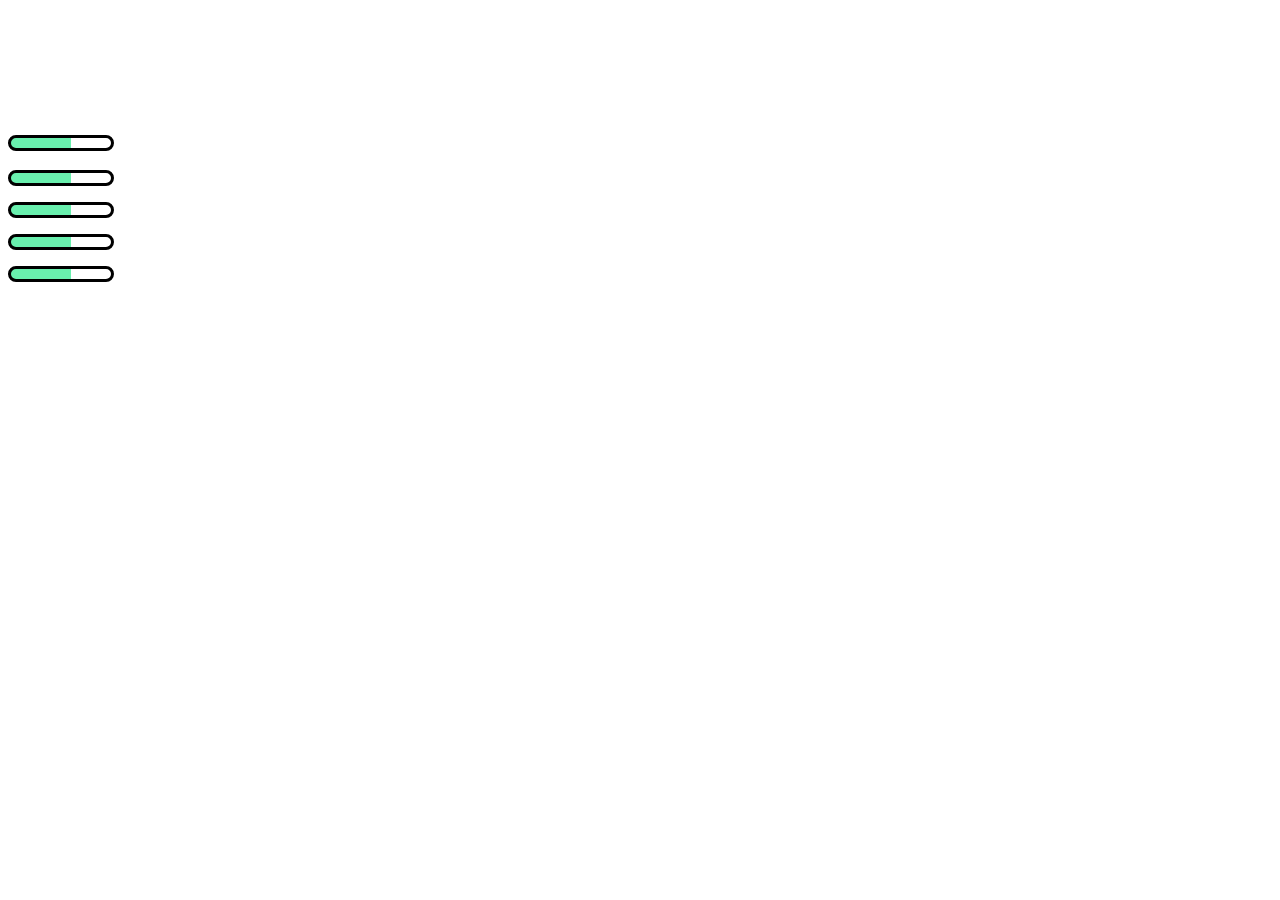
==== index.html @ 64f422a4 "cv:project started, add structure" ====
<!DOCTYPE html>
<html lang="en">

<head>
  <meta charset="UTF-8">
  <meta name="viewport" content="width=device-width, initial-scale=1.0">
  <link rel="stylesheet" href="style.css">
  <title>CV</title>
</head>

<body>
  <div class="wrapper">
    <aside class="aside">
      <div class="aside__image">
        <img src="" alt="" class="aside__mainimg">
      </div>
      <div class="aside__contacts contacts">
        <div class="aside__title">
          <h3></h3>
        </div>
        <div class="contacts__phone">
          <img src="" alt="">
          <a href=""></a>
        </div>
        <div class="contacts__mail">
          <img src="" alt="">
          <a href=""></a>
        </div>
        <div class="contacts__telegramm">
          <img src="" alt="">
          <a href=""></a>
        </div>
        <div class="contacts__github">
          <img src="" alt="">
          <a href=""></a>
        </div>
      </div>
      <div class="aside__languages language">
        <div class="aside__title">
          <h3></h3>
        </div>
        <p class="language__name"></p>
        <div class="language__level level">
          <div class="level__label level__label_lang"></div>
          <div class="level__description"></div>
        </div>
      </div>
      <div class="aside__skills language">
        <div class="aside__title">
          <h3></h3>
        </div>
        <p class="language__name"></p>
        <div class="language__level level">
          <div class="level__label level__label_lang"></div>
          <div class="level__description"></div>
        </div>

        <p class="language__name"></p>
        <div class="language__level level">
          <div class="level__label level__label_lang"></div>
          <div class="level__description"></div>
        </div>

        <p class="language__name"></p>
        <div class="language__level level">
          <div class="level__label level__label_lang"></div>
          <div class="level__description"></div>
        </div>

        <p class="language__name"></p>
        <div class="language__level level">
          <div class="level__label level__label_lang"></div>
          <div class="level__description"></div>
        </div>
      </div>

      <div class="aside__common">
        <p></p>
        <p></p>
        <p></p>
      </div>

      <div class="aside__characteristics">

      </div>

      <div class="aside__hobbies">
        
      </div>

    </aside>
    <main class="main">
      <div class="main__title"></div>
      <div class="main__occupation"></div>
      <div class="main__address">
        <p></p>
        <p></p>
      </div>

      <div class="main__education education">
        <div class="education__title title">
          <div class="title__descr"></div>
          <div class="title__line"></div>
          <div class="title__image">
            <img src="" alt="">
          </div>
        </div>
        <div class="education__info">
          <div class="education__date"></div>
          <div class="education__description"></div>
        </div>
        <div class="education__info">
          <div class="education__date"></div>
          <div class="education__description"></div>
        </div>


        <div class="education__title title">
          <div class="title__descr"></div>
          <div class="title__line"></div>
          <div class="title__image">
            <img src="" alt="">
          </div>
        </div>
        <div class="education__info">
          <div class="education__date"></div>
          <div class="education__description"></div>
        </div>
        <div class="education__info">
          <div class="education__date"></div>
          <div class="education__description"></div>
        </div>
      </div>

      <div class="main__about aboutme">
        <div class="title">
          <div class="title__descr"></div>
          <div class="title__line"></div>
          <div class="title__image">
            <img src="" alt="">
          </div>
        </div>
        <div class="aboutme__description">

        </div>
      </div>

    </main>
  </div>
</body>

</html>
---- style.css ----
.level__label {
  width: 100px;
  height: 10px;
  border: 3px solid black;
  border-radius: 8px;
  background: linear-gradient(90deg, #69f0ae 60%, transparent 50%);
}
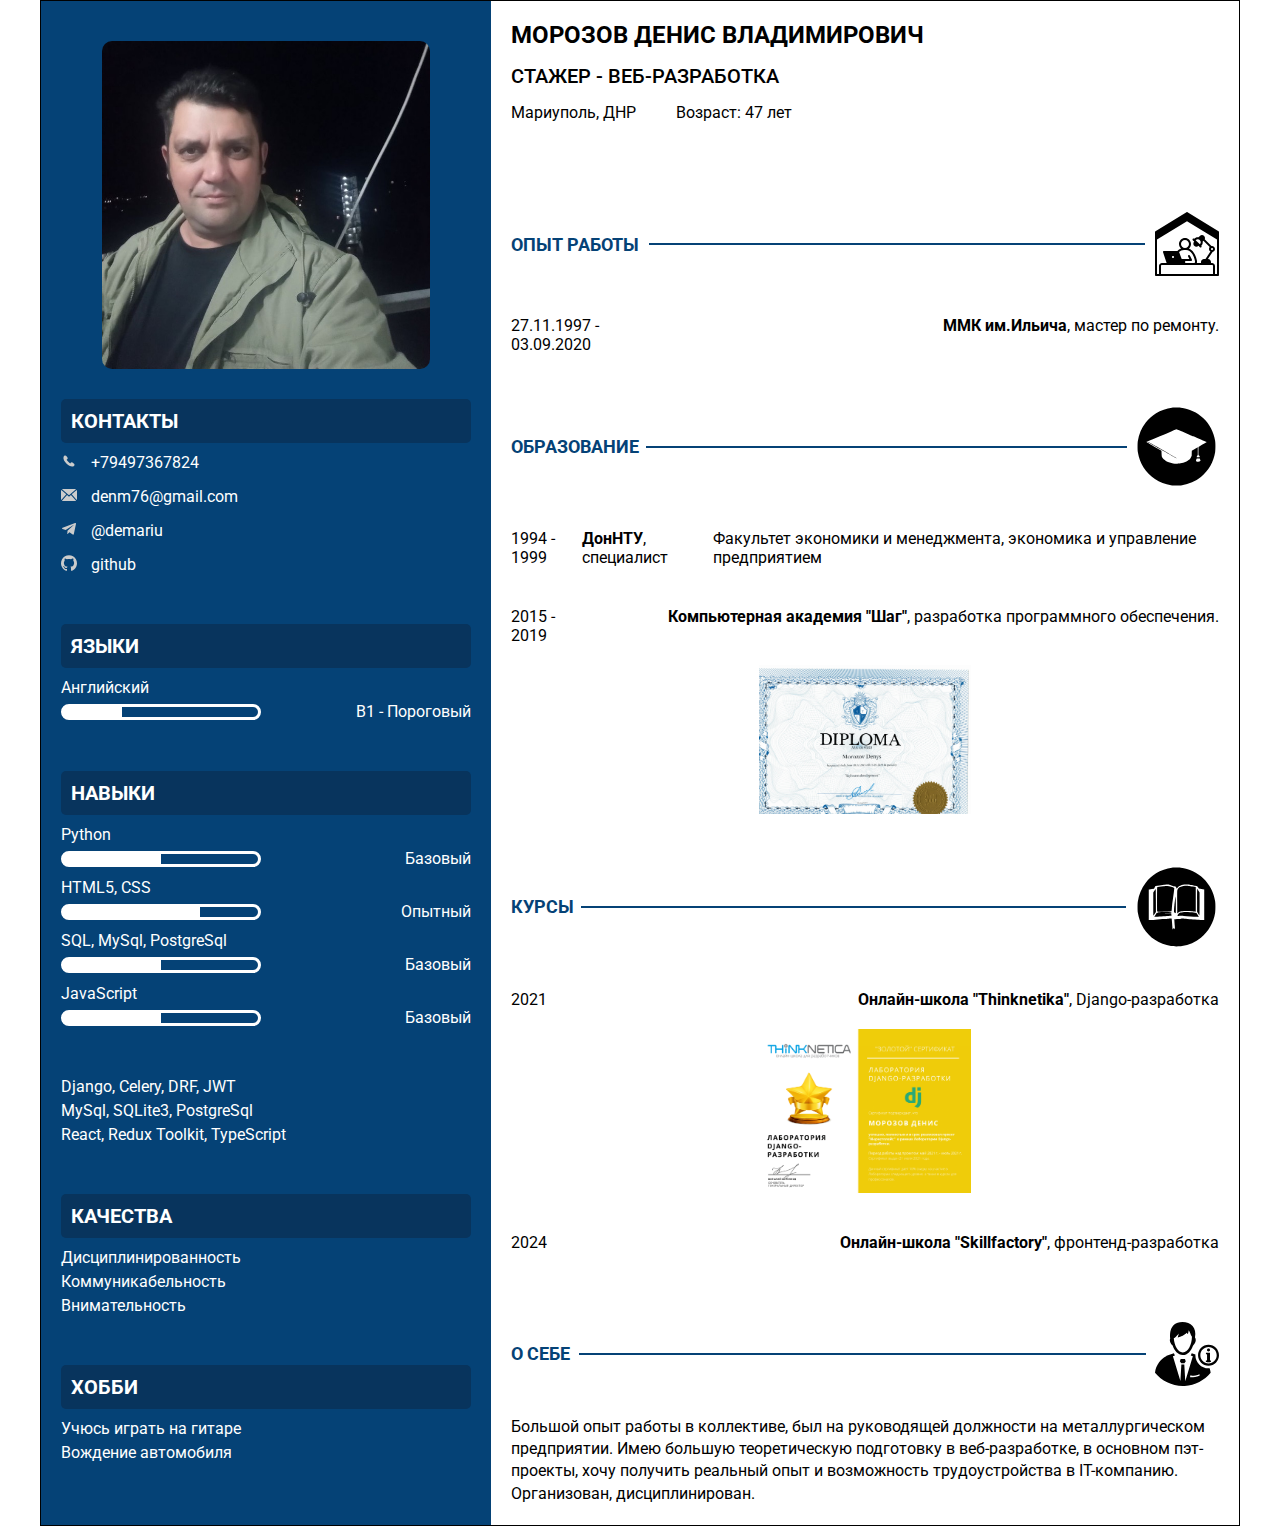
==== commit d0a300f6: "cv:project completed" ====
--- a/index.html
+++ b/index.html
@@ -4,6 +4,11 @@
 <head>
   <meta charset="UTF-8">
   <meta name="viewport" content="width=device-width, initial-scale=1.0">
+  <link rel="preconnect" href="https://fonts.googleapis.com">
+  <link rel="preconnect" href="https://fonts.gstatic.com" crossorigin>
+  <link
+    href="https://fonts.googleapis.com/css2?family=Roboto:ital,wght@0,100;0,300;0,400;0,500;0,700;0,900;1,100;1,300;1,400;1,500;1,700;1,900&display=swap"
+    rel="stylesheet">
   <link rel="stylesheet" href="style.css">
   <title>CV</title>
 </head>
@@ -12,136 +17,176 @@
   <div class="wrapper">
     <aside class="aside">
       <div class="aside__image">
-        <img src="" alt="" class="aside__mainimg">
+        <img src="images/me.jpg" alt="me" class="aside__mainimg">
       </div>
       <div class="aside__contacts contacts">
         <div class="aside__title">
-          <h3></h3>
+          <h3>Контакты</h3>
         </div>
-        <div class="contacts__phone">
-          <img src="" alt="">
-          <a href=""></a>
+        <div class="contacts__type">
+          <img src="images/icons/phone.svg" alt="phone">
+          <a href="tel:+79497367824" target="_blank">+79497367824</a>
         </div>
-        <div class="contacts__mail">
-          <img src="" alt="">
-          <a href=""></a>
+        <div class="contacts__type">
+          <img src="images/icons/mail.svg" alt="mail">
+          <a href="mailto:denm76@gmail.com" target="_blank">denm76@gmail.com</a>
         </div>
-        <div class="contacts__telegramm">
-          <img src="" alt="">
-          <a href=""></a>
+        <div class="contacts__type">
+          <img src="images/icons/telegram.svg" alt="telegram">
+          <a href="https://t.me/demariu" target="_blank">@demariu</a>
         </div>
-        <div class="contacts__github">
-          <img src="" alt="">
-          <a href=""></a>
+        <div class="contacts__type">
+          <img src="images/icons/github.svg" alt="github">
+          <a href="https://github.com/denm76" target="_blank">github</a>
         </div>
       </div>
       <div class="aside__languages language">
         <div class="aside__title">
-          <h3></h3>
+          <h3>Языки</h3>
         </div>
-        <p class="language__name"></p>
+        <p class="language__name">Английский</p>
         <div class="language__level level">
-          <div class="level__label level__label_lang"></div>
-          <div class="level__description"></div>
+          <div class="level__label level__label_base"></div>
+          <div class="level__description">В1 - Пороговый</div>
         </div>
       </div>
       <div class="aside__skills language">
         <div class="aside__title">
-          <h3></h3>
+          <h3>Навыки</h3>
         </div>
-        <p class="language__name"></p>
+        <p class="language__name">Python</p>
         <div class="language__level level">
           <div class="level__label level__label_lang"></div>
-          <div class="level__description"></div>
+          <div class="level__description">Базовый</div>
         </div>
 
-        <p class="language__name"></p>
+        <p class="language__name">HTML5, CSS</p>
+        <div class="language__level level">
+          <div class="level__label level__label_html"></div>
+          <div class="level__description">Опытный</div>
+        </div>
+
+        <p class="language__name">SQL, MySql, PostgreSql</p>
         <div class="language__level level">
           <div class="level__label level__label_lang"></div>
-          <div class="level__description"></div>
+          <div class="level__description">Базовый</div>
         </div>
 
-        <p class="language__name"></p>
+        <p class="language__name">JavaScript</p>
         <div class="language__level level">
           <div class="level__label level__label_lang"></div>
-          <div class="level__description"></div>
-        </div>
-
-        <p class="language__name"></p>
-        <div class="language__level level">
-          <div class="level__label level__label_lang"></div>
-          <div class="level__description"></div>
+          <div class="level__description">Базовый</div>
         </div>
       </div>
 
       <div class="aside__common">
-        <p></p>
-        <p></p>
-        <p></p>
+        <p>Django, Celery, DRF, JWT</p>
+        <p>MySql, SQLite3, PostgreSql</p>
+        <p>React, Redux Toolkit, TypeScript</p>
       </div>
 
       <div class="aside__characteristics">
-
+        <div class="aside__title">
+          <h3>Качества</h3>
+        </div>
+        <p>Дисциплинированность</p>
+        <p>Коммуникабельность</p>
+        <p>Внимательность</p>
       </div>
 
       <div class="aside__hobbies">
-        
+        <div class="aside__title">
+          <h3>Хобби</h3>
+        </div>
+        <p>Учюсь играть на гитаре</p>
+        <p>Вождение автомобиля</p>
       </div>
 
     </aside>
     <main class="main">
-      <div class="main__title"></div>
-      <div class="main__occupation"></div>
+      <div class="main__title">Морозов Денис Владимирович</div>
+      <div class="main__occupation">Стажер - Веб-разработка</div>
       <div class="main__address">
-        <p></p>
-        <p></p>
+        <p class="main__address_city">Мариуполь, ДНР</p>
+        <p>Возраст: 47 лет</p>
       </div>
 
       <div class="main__education education">
         <div class="education__title title">
-          <div class="title__descr"></div>
-          <div class="title__line"></div>
+          <div class="title__descr">Опыт работы</div>
+          <div class="title__line title__line_job"></div>
           <div class="title__image">
-            <img src="" alt="">
+            <img src="images/icons/job.svg" alt="Работа">
           </div>
         </div>
         <div class="education__info">
-          <div class="education__date"></div>
-          <div class="education__description"></div>
+          <div class="education__date">27.11.1997 -<br> 03.09.2020</div>
+          <div class="education__description"><b>ММК им.Ильича</b>, мастер по ремонту.
+          </div>
+        </div>
+
+
+
+        <div class="education__title title">
+          <div class="title__descr">Образование</div>
+          <div class="title__line title__line_edu"></div>
+          <div class="title__image">
+            <img src="images/icons/edu.svg" alt="Образование">
+          </div>
         </div>
         <div class="education__info">
-          <div class="education__date"></div>
-          <div class="education__description"></div>
+          <div class="education__date">1994 - 1999</div>
+          <div class="education__description"><b>ДонНТУ</b>, специалист</div>
+          <div class="education__faculty">Факультет экономики и менеджмента,
+            экономика и управление предприятием</div>
+        </div>
+        <div class="education__info">
+          <div class="education__date">2015 -<br> 2019</div>
+          <div class="education__description"><b>Компьютерная академия "Шаг"</b>,
+            разработка программного обеспечения.</div>
+        </div>
+        <div class="education__graduate">
+          <a href="step.html" class="education__diploma" target="_blank">
+            <img class="education__img" src="images/diplom.png" alt="Диплом">
+          </a>
         </div>
 
 
         <div class="education__title title">
-          <div class="title__descr"></div>
-          <div class="title__line"></div>
+          <div class="title__descr">Курсы</div>
+          <div class="title__line title__line_courses" ></div>
           <div class="title__image">
-            <img src="" alt="">
+            <img src="images/icons/courses.svg" alt="Курсы">
           </div>
         </div>
         <div class="education__info">
-          <div class="education__date"></div>
-          <div class="education__description"></div>
+          <div class="education__date">2021</div>
+          <div class="education__description"><b>Онлайн-школа "Thinknetika"</b>,
+            Django-разработка</div>
+        </div>
+        <div class="education__graduate">
+          <a href="think.html" class="education__diploma" target="_blank">
+            <img class="education__img" src="images/think.png" alt="Диплом">
+          </a>
         </div>
         <div class="education__info">
-          <div class="education__date"></div>
-          <div class="education__description"></div>
+          <div class="education__date">2024</div>
+          <div class="education__description"><b>Онлайн-школа "Skillfactory"</b>,
+            фронтенд-разработка</div>
         </div>
+
       </div>
 
       <div class="main__about aboutme">
-        <div class="title">
-          <div class="title__descr"></div>
-          <div class="title__line"></div>
+        <div class="aboutme_title title">
+          <div class="title__descr">О себе</div>
+          <div class="title__line title__line_aboutme"></div>
           <div class="title__image">
-            <img src="" alt="">
+            <img src="images/icons/about.svg" alt="О себе">
           </div>
         </div>
         <div class="aboutme__description">
-
+Большой опыт работы в коллективе, был на руководящей должности на металлургическом предприятии. Имею большую теоретическую подготовку в веб-разработке, в основном пэт-проекты, хочу получить реальный опыт и возможность трудоустройства в IT-компанию. Организован, дисциплинирован.
         </div>
       </div>
 
--- a/style.css
+++ b/style.css
@@ -1,7 +1,297 @@
+/* Reset and base styles  */
+* {
+  padding: 0px;
+  margin: 0px;
+  border: none;
+}
+
+*,
+*::before,
+*::after {
+  box-sizing: border-box;
+}
+
+/* Links */
+
+a,
+a:link,
+a:visited {
+  text-decoration: none;
+  cursor: pointer;
+}
+
+a:hover {
+  text-decoration: none;
+  cursor: pointer;
+}
+
+/* Common */
+
+aside,
+nav,
+footer,
+header,
+section,
+main {
+  display: block;
+}
+
+h1,
+h2,
+h3,
+h4,
+h5,
+h6,
+p {
+  font-size: inherit;
+  font-weight: inherit;
+}
+
+ul,
+ul li {
+  list-style: none;
+}
+
+img {
+  vertical-align: top;
+}
+
+address {
+  font-style: normal;
+}
+
+/* Form */
+
+input,
+textarea,
+button,
+select {
+  font-family: inherit;
+  font-size: inherit;
+  color: inherit;
+  background-color: transparent;
+}
+
+input::-ms-clear {
+  display: none;
+}
+
+button,
+input[type="submit"] {
+  display: inline-block;
+  box-shadow: none;
+  background-color: transparent;
+  background: none;
+  cursor: pointer;
+}
+
+input:focus,
+input:active,
+button:focus,
+button:active {
+  outline: none;
+}
+
+button::-moz-focus-inner {
+  padding: 0;
+  border: 0;
+}
+
+label {
+  cursor: pointer;
+}
+
+legend {
+  display: block;
+}
+
+body {
+  font-family: Roboto, sans-serif;
+  font-weight: 400;
+  color: #ffffff;
+}
+
+.wrapper {
+  max-width: 1200px;
+  position: relative;
+  display: flex;
+  margin: 0 auto;
+  border: 1px solid black;
+}
+.aside {
+  background-color: #054276;
+  padding: 20px;
+  display: block;
+  min-width: 450px;
+}
+.aside__image {
+  width: 80%;
+  margin: 20px auto;
+}
+.aside__mainimg {
+  max-width: 100%;
+  height: auto;
+  border-radius: 10px;
+}
+.aside__contacts {
+  margin-top: 30px;
+  margin-bottom: 50px;
+}
+
+.aside__title {
+  padding: 10px;
+  background-color:#08345D ;
+  margin-bottom: 10px;
+  border-radius: 5px;
+  
+}
+
+.aside__title h3{
+  font-weight: 700;
+  font-size: 20px;
+  text-transform: uppercase;
+}
+.contacts__type {
+  margin-bottom: 15px;
+}
+
+.contacts__type a{
+  color: #fff;
+  font-size: 16px;
+  margin-left: 10px;
+}
+.aside__languages {
+  margin-bottom: 50px;
+}
+.language__level {
+  display: flex;
+  justify-content: space-between;
+  align-items: center;
+  margin-bottom: 10px;
+}
 .level__label {
-  width: 100px;
-  height: 10px;
-  border: 3px solid black;
+  width: 200px;
+  height: 16px;
+  border: 3px solid white;
   border-radius: 8px;
-  background: linear-gradient(90deg, #69f0ae 60%, transparent 50%);
-}
+}
+
+.level__label_base {
+  background: linear-gradient(90deg, #ffffff 30%, transparent 30%);
+}
+
+.level__label_lang {
+  background: linear-gradient(90deg, #ffffff 50%, transparent 50%);
+}
+
+.level__label_html {
+  background: linear-gradient(90deg, #ffffff 70%, transparent 50%);
+}
+
+.aside__skills ,
+.aside__common ,
+.aside__characteristics {
+  margin-bottom: 50px;
+}
+
+aside p {
+  margin-bottom: 5px;
+}
+
+.main {
+  max-width: 750px;
+  display: flex;
+  flex-direction: column;
+  padding: 20px;
+  color: #000;
+}
+.main__title {
+  font-weight: 700;
+  font-size: 24px;
+  text-transform: uppercase;
+  margin-bottom: 15px;
+}
+.main__occupation {
+  font-weight: 500;
+  font-size: 20px;
+  text-transform: uppercase;
+  margin-bottom: 15px;
+}
+.main__address {
+  font-size: 16px;
+  display: flex;
+  margin-bottom: 40px;
+}
+
+.main__address_city {
+  margin-right: 40px;
+}
+
+.education__title {
+  display: flex;
+  justify-content: space-between;
+  align-items: center;
+}
+.title {
+  margin-top: 50px;
+}
+.title__descr {
+  font-weight: 700;
+  font-size: 18px;
+  text-transform: uppercase;
+  color:#054276;
+}
+.title__line {
+  border-top: 2px solid #054276;
+  border-bottom: none; 
+}
+
+.title__line_job {
+  width: 70%;
+}
+
+.title__line_edu {
+  width: 68%;
+}
+
+.title__line_courses{
+  width: 77%;
+}
+
+.education__info {
+  margin-top: 40px;
+  margin-bottom: 20px;
+  display: flex;
+  justify-content: space-between;
+}
+
+.education__diploma {
+  display: flex;
+  justify-content: center;
+  align-items: center;
+}
+.education__img {
+  width:30%;
+}
+.aboutme_title {
+  display: flex;
+  justify-content: space-between;
+  align-items: center;
+}
+.title__line_aboutme{
+  width: 80%;
+}
+.aboutme__description {
+  margin-top: 30px;
+  line-height: 1.4;
+}
+
+.diploma__container {
+  display: flex;
+  justify-content: center;
+}
+
+.diploma__img {
+  width:700px;
+  height: auto;
+}
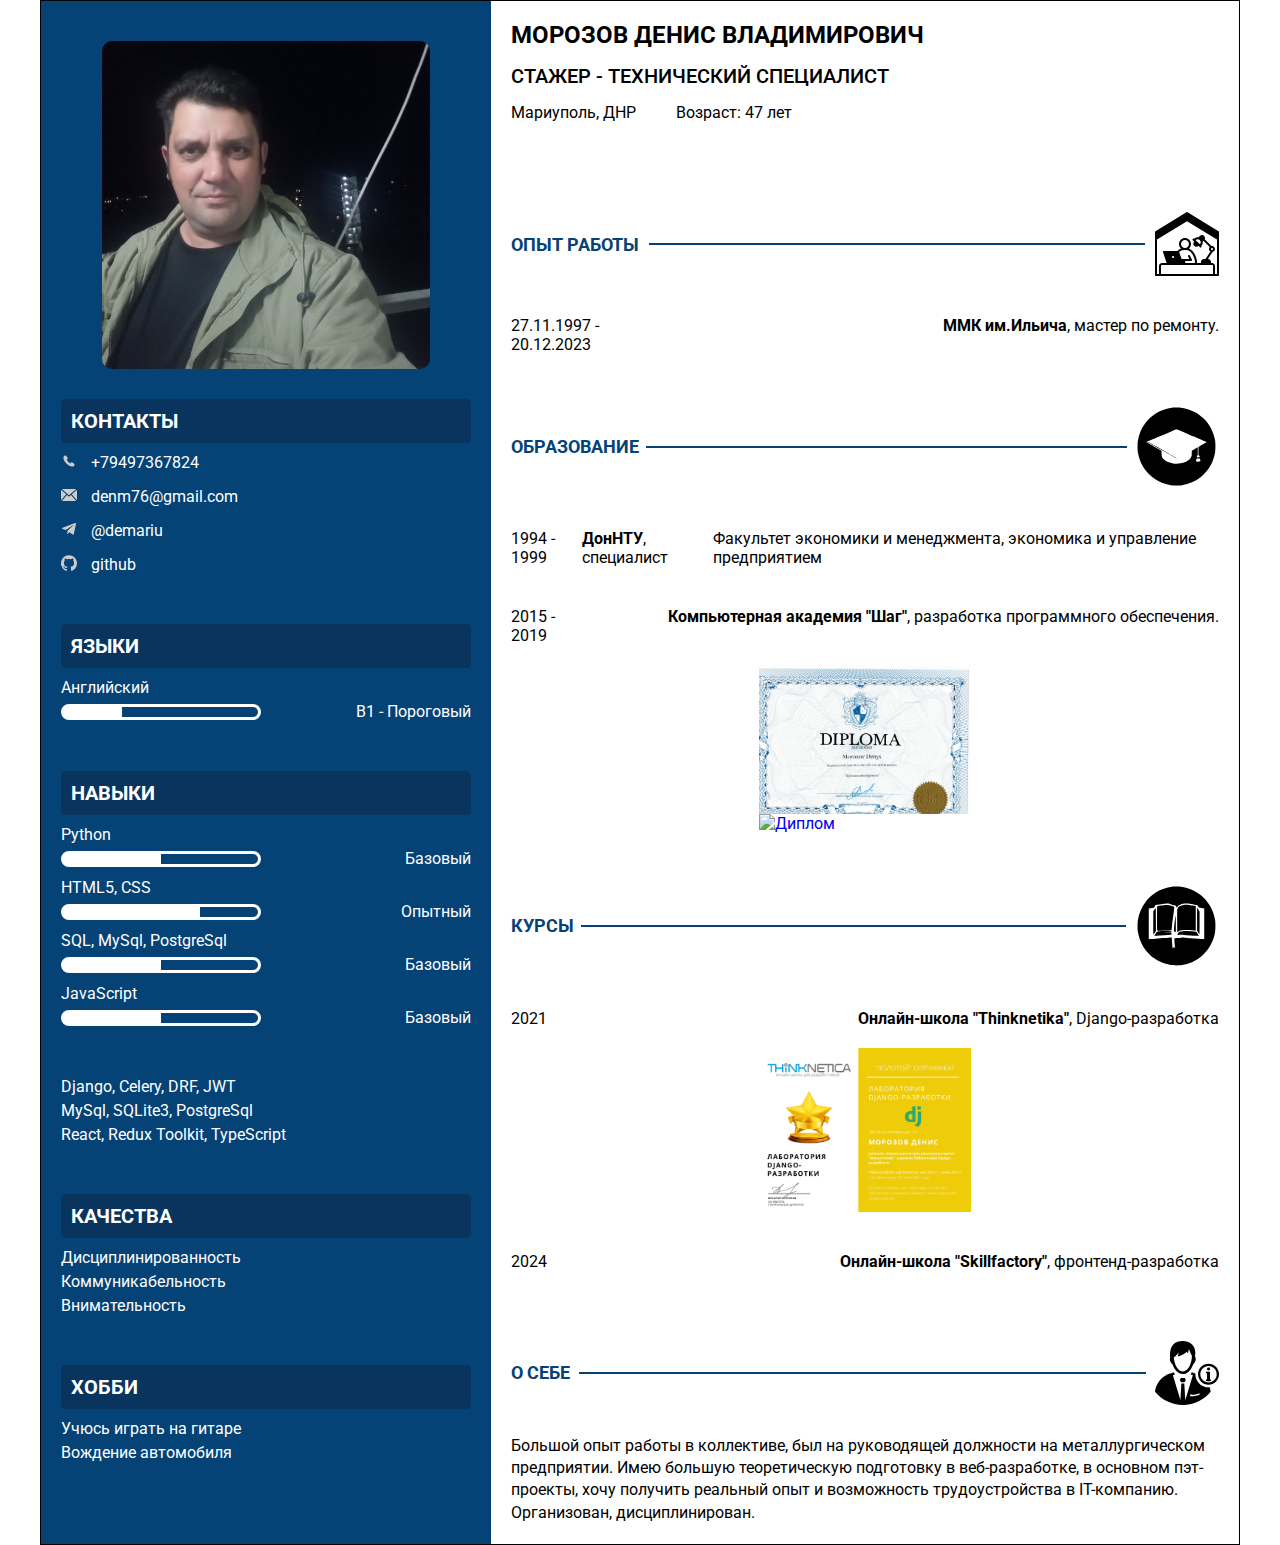
==== commit 41d3a239: "sertificate added" ====
--- a/index.html
+++ b/index.html
@@ -105,7 +105,7 @@
     </aside>
     <main class="main">
       <div class="main__title">Морозов Денис Владимирович</div>
-      <div class="main__occupation">Стажер - Веб-разработка</div>
+      <div class="main__occupation">Стажер - Технический специалист</div>
       <div class="main__address">
         <p class="main__address_city">Мариуполь, ДНР</p>
         <p>Возраст: 47 лет</p>
@@ -120,7 +120,7 @@
           </div>
         </div>
         <div class="education__info">
-          <div class="education__date">27.11.1997 -<br> 03.09.2020</div>
+          <div class="education__date">27.11.1997 -<br> 20.12.2023</div>
           <div class="education__description"><b>ММК им.Ильича</b>, мастер по ремонту.
           </div>
         </div>
@@ -149,6 +149,9 @@
           <a href="step.html" class="education__diploma" target="_blank">
             <img class="education__img" src="images/diplom.png" alt="Диплом">
           </a>
+          <a href="step.html" class="education__diploma" target="_blank">
+            <img class="education__img" src="images/sertificat.pdf" alt="Диплом">
+          </a>
         </div>
 
 
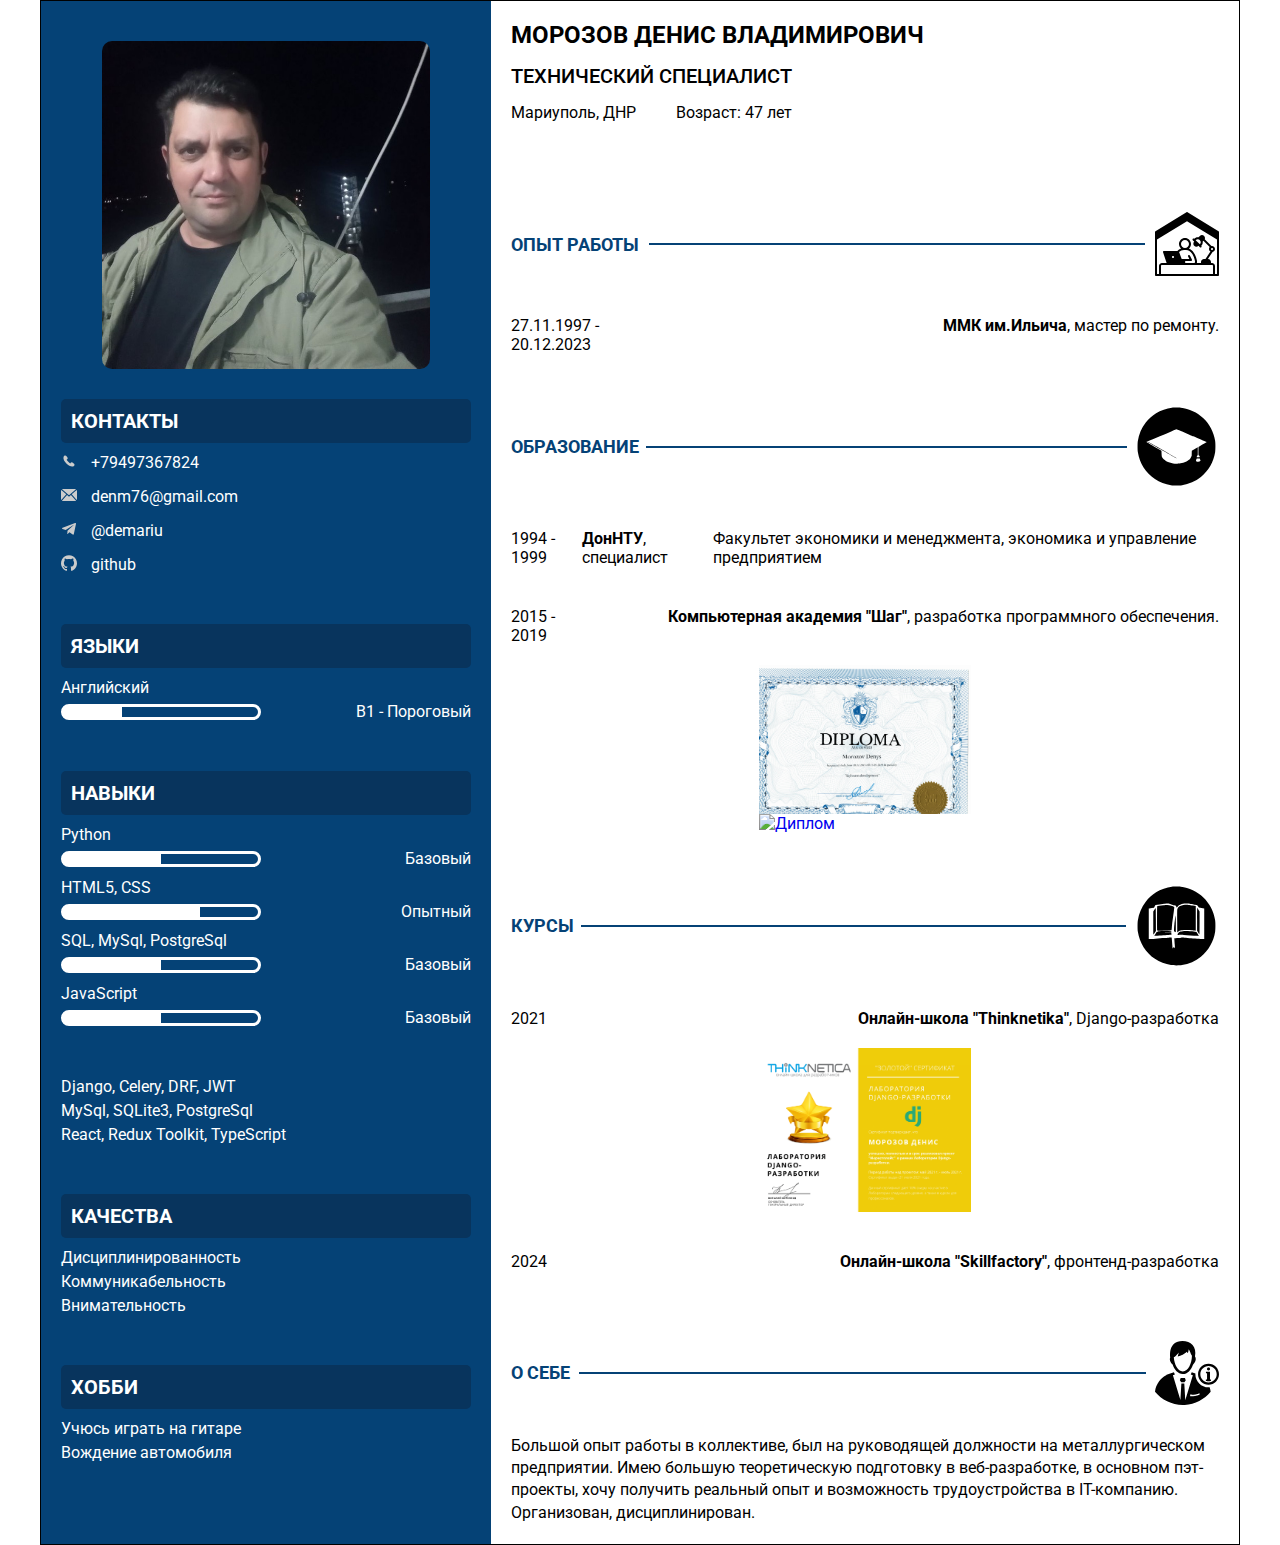
==== commit aba83f9e: "changed description" ====
--- a/index.html
+++ b/index.html
@@ -105,7 +105,7 @@
     </aside>
     <main class="main">
       <div class="main__title">Морозов Денис Владимирович</div>
-      <div class="main__occupation">Стажер - Технический специалист</div>
+      <div class="main__occupation">Технический специалист</div>
       <div class="main__address">
         <p class="main__address_city">Мариуполь, ДНР</p>
         <p>Возраст: 47 лет</p>
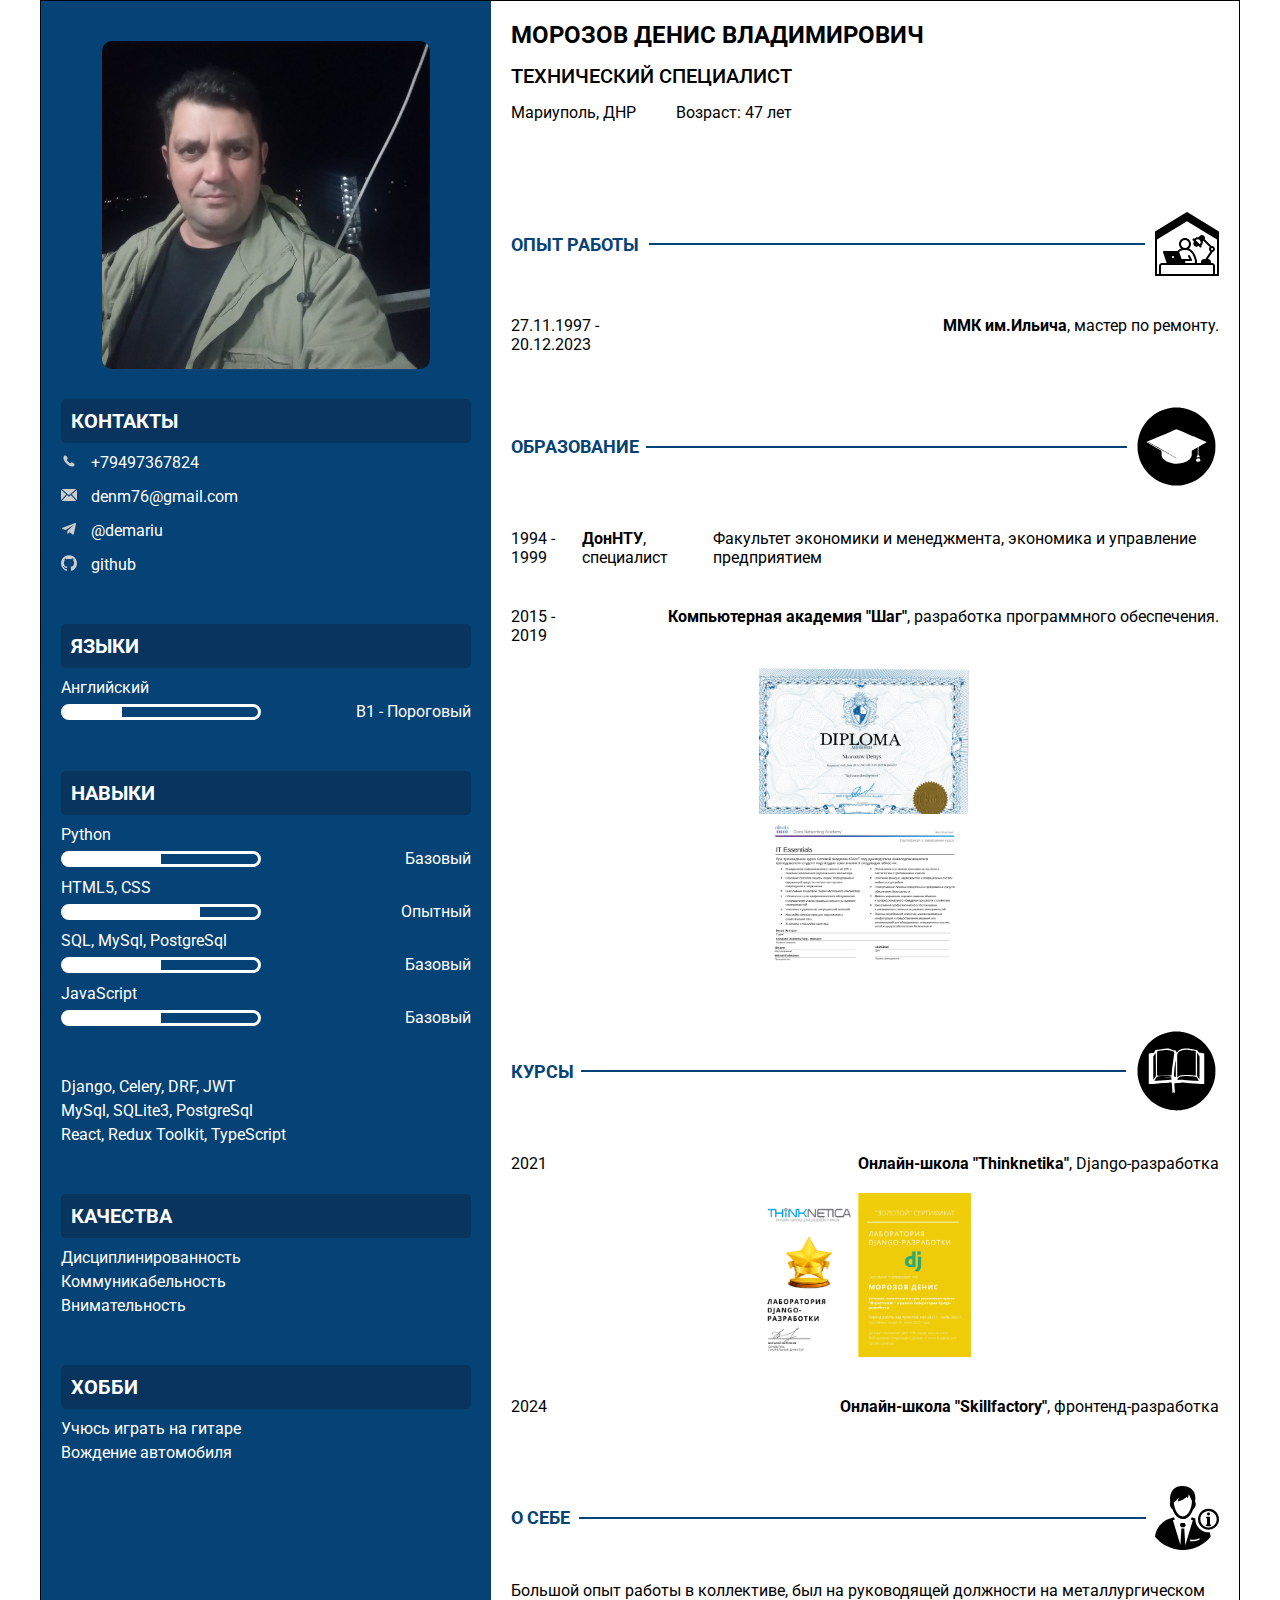
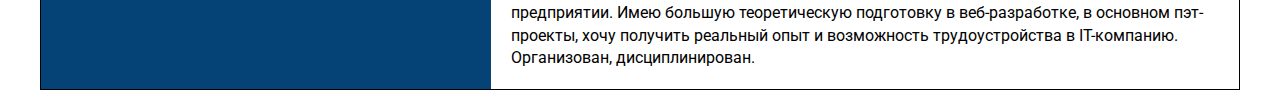
==== commit 61c86e99: "images added" ====
--- a/index.html
+++ b/index.html
@@ -150,7 +150,7 @@
             <img class="education__img" src="images/diplom.png" alt="Диплом">
           </a>
           <a href="step.html" class="education__diploma" target="_blank">
-            <img class="education__img" src="images/sertificat.pdf" alt="Диплом">
+            <img class="education__img" src="images/sertificat.png" alt="Диплом">
           </a>
         </div>
 
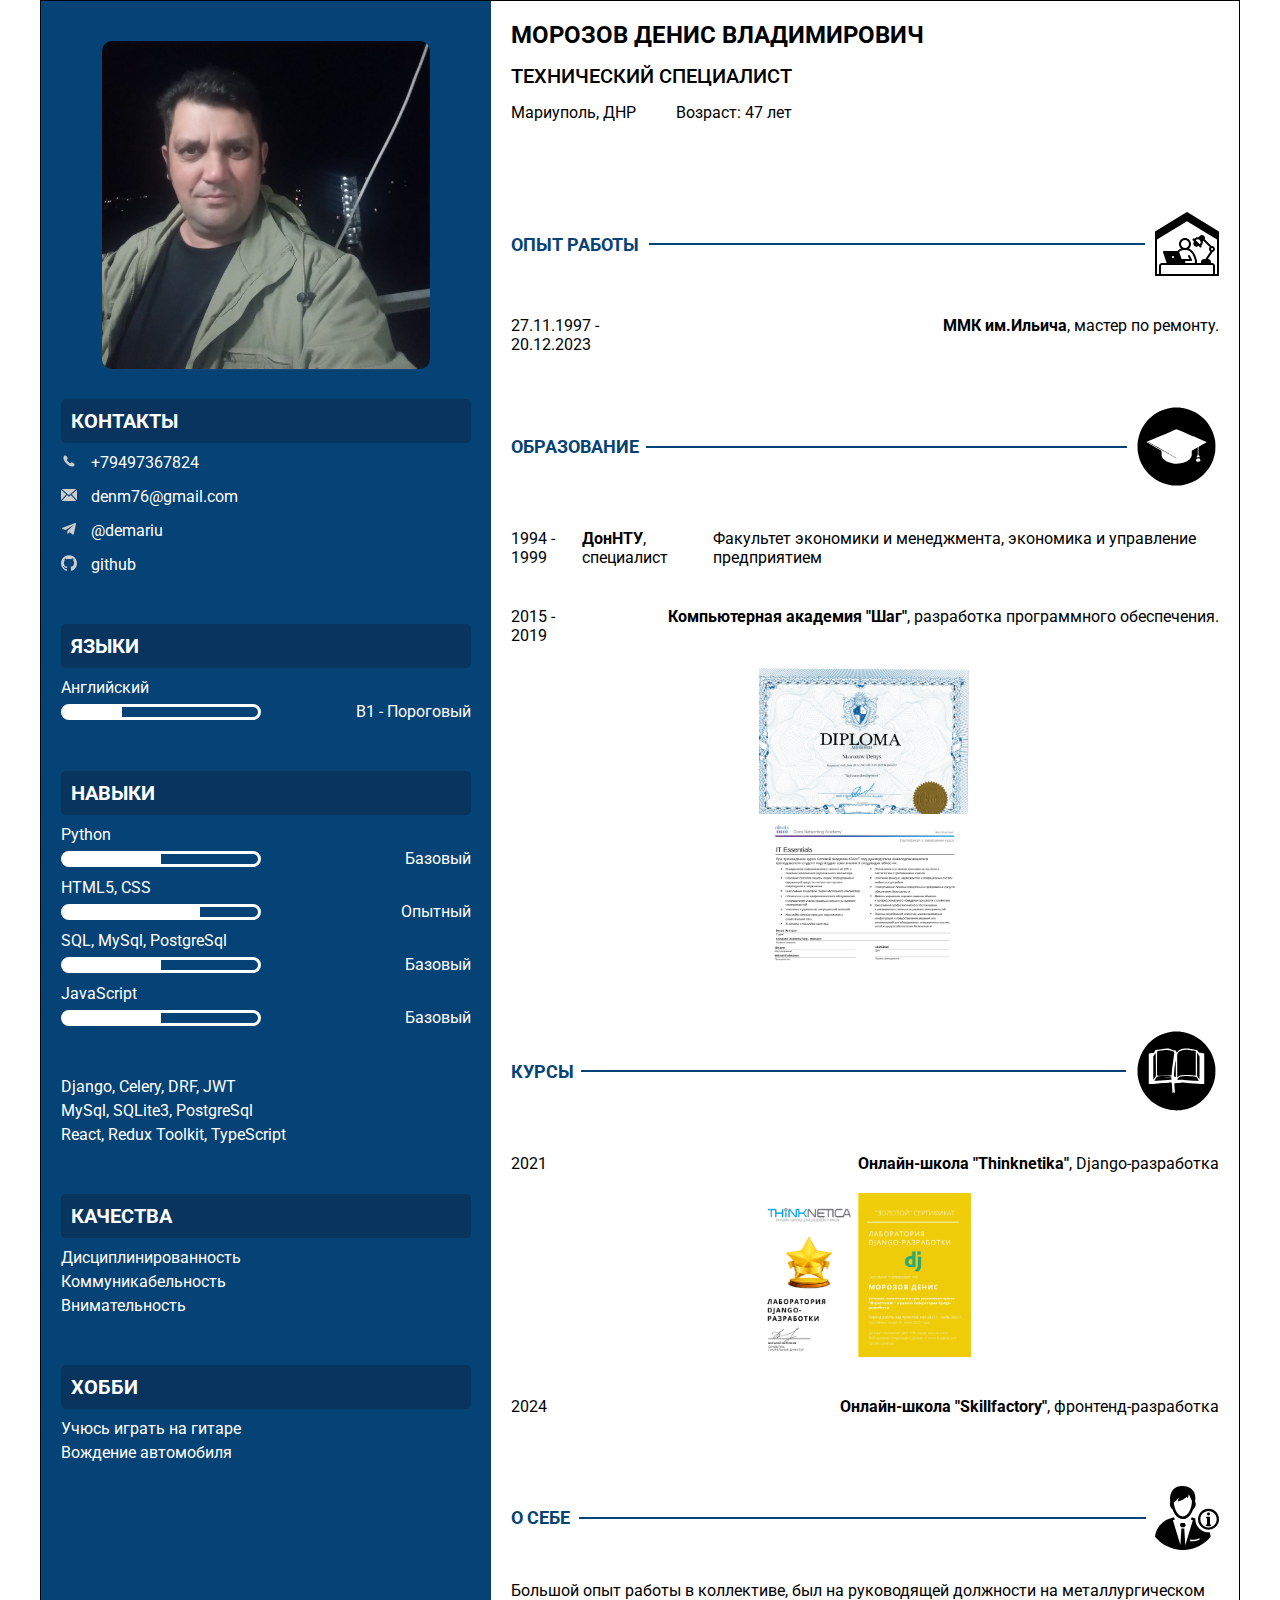
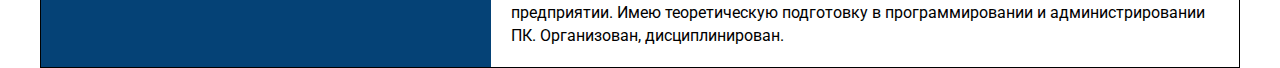
==== commit 065ffdfd: "index changed" ====
--- a/index.html
+++ b/index.html
@@ -189,7 +189,7 @@
           </div>
         </div>
         <div class="aboutme__description">
-Большой опыт работы в коллективе, был на руководящей должности на металлургическом предприятии. Имею большую теоретическую подготовку в веб-разработке, в основном пэт-проекты, хочу получить реальный опыт и возможность трудоустройства в IT-компанию. Организован, дисциплинирован.
+Большой опыт работы в коллективе, был на руководящей должности на металлургическом предприятии. Имею  теоретическую подготовку в программировании и администрировании ПК. Организован, дисциплинирован.
         </div>
       </div>
 
